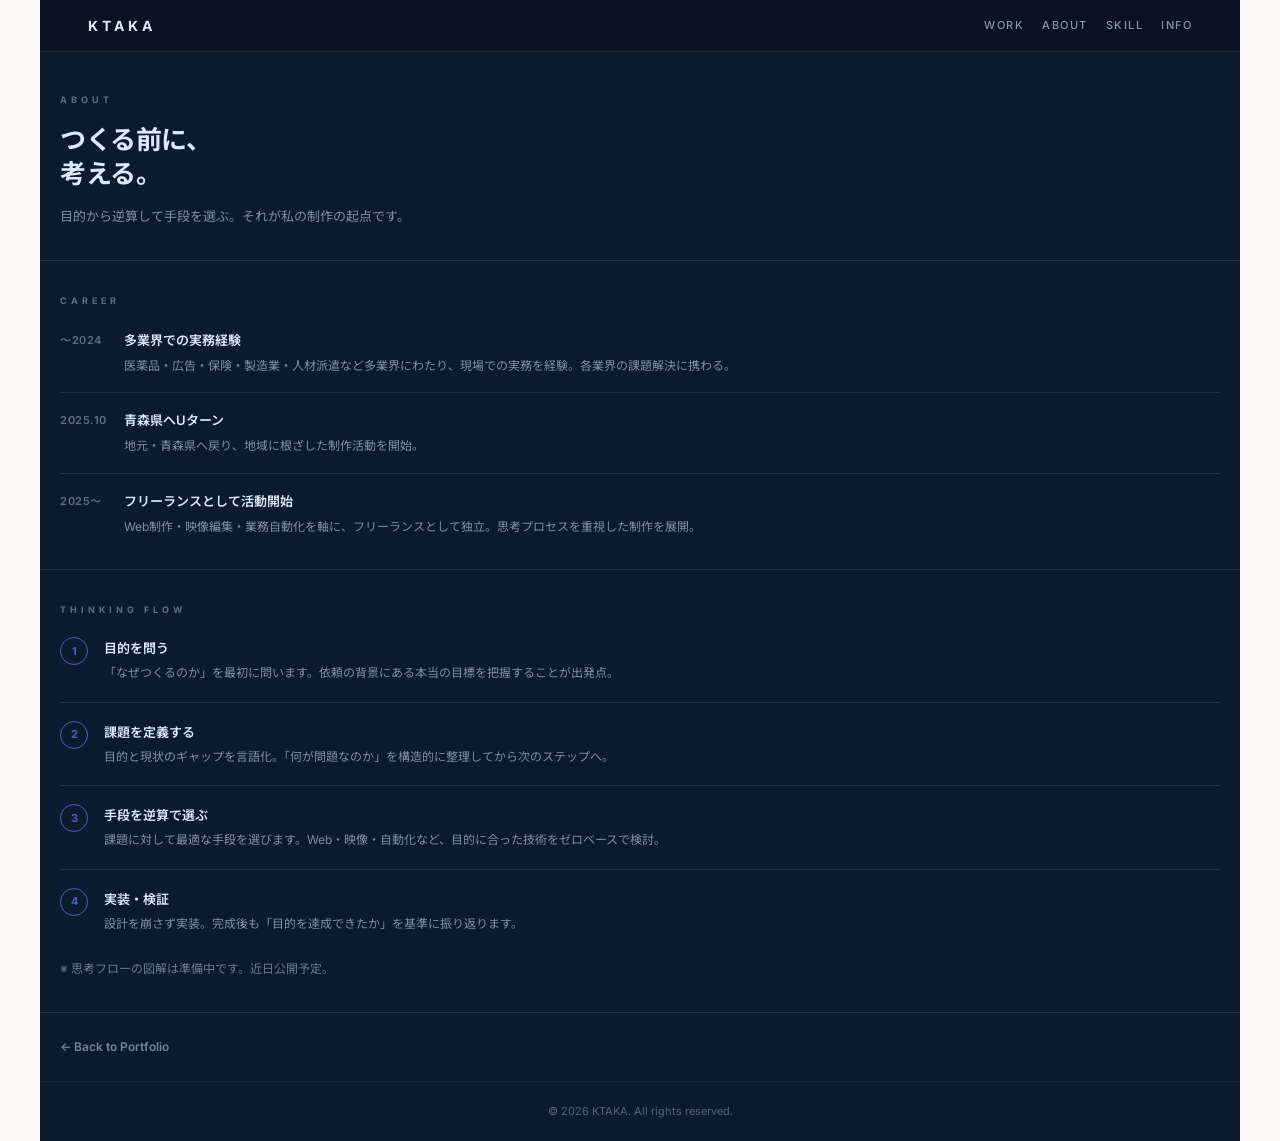
==== about.html @ dd86b289 "add: なぜなに詳細ページ追加・画像追加" ====
<!DOCTYPE html>
<html lang="ja">
<head>
  <meta charset="UTF-8">
  <meta name="viewport" content="width=device-width, initial-scale=1.0">
  <title>About | KTAKA</title>
  <meta name="description" content="KTAKAのプロフィール。多業界での実務経験を持つフリーランス制作者。">
  <link rel="preconnect" href="https://fonts.googleapis.com">
  <link rel="preconnect" href="https://fonts.gstatic.com" crossorigin>
  <link href="https://fonts.googleapis.com/css2?family=Inter:wght@400;500;600;700&family=Noto+Sans+JP:wght@400;500;700&display=swap" rel="stylesheet">
  <link rel="stylesheet" href="css/style.css">
</head>
<body class="page-about">

  <!-- ========== Navigation ========== -->
  <nav class="nav" role="navigation" aria-label="メインナビゲーション">
    <div class="nav-logo"><a href="index.html">KTAKA</a></div>
    <div class="nav-links">
      <a href="index.html#work">Work</a>
      <a href="index.html#about">About</a>
      <a href="index.html#skill">Skill</a>
      <a href="index.html#info">Info</a>
    </div>
  </nav>

  <!-- ========== Hero ========== -->
  <div class="about-hero">
    <p class="about-hero-label">About</p>
    <h1 class="about-hero-title">つくる前に、<br>考える。</h1>
    <p class="about-hero-sub">目的から逆算して手段を選ぶ。それが私の制作の起点です。</p>
  </div>

  <main>

    <!-- ========== 経歴 ========== -->
    <section class="about-section">
      <p class="about-section-label">Career</p>
      <ul class="career-list">

        <li class="career-item">
          <span class="career-year">〜2024</span>
          <div class="career-text">
            <strong>多業界での実務経験</strong>
            <span>医薬品・広告・保険・製造業・人材派遣など多業界にわたり、現場での実務を経験。各業界の課題解決に携わる。</span>
          </div>
        </li>

        <li class="career-item">
          <span class="career-year">2025.10</span>
          <div class="career-text">
            <strong>青森県へUターン</strong>
            <span>地元・青森県へ戻り、地域に根ざした制作活動を開始。</span>
          </div>
        </li>

        <li class="career-item">
          <span class="career-year">2025〜</span>
          <div class="career-text">
            <strong>フリーランスとして活動開始</strong>
            <span>Web制作・映像編集・業務自動化を軸に、フリーランスとして独立。思考プロセスを重視した制作を展開。</span>
          </div>
        </li>

      </ul>
    </section>

    <!-- ========== 思考フロー ========== -->
    <section class="about-section">
      <p class="about-section-label">Thinking Flow</p>

      <div class="flow-diagram">

        <div class="flow-step">
          <div class="flow-num">1</div>
          <div class="flow-body">
            <p class="flow-title">目的を問う</p>
            <p class="flow-desc">「なぜつくるのか」を最初に問います。依頼の背景にある本当の目標を把握することが出発点。</p>
          </div>
        </div>

        <div class="flow-step">
          <div class="flow-num">2</div>
          <div class="flow-body">
            <p class="flow-title">課題を定義する</p>
            <p class="flow-desc">目的と現状のギャップを言語化。「何が問題なのか」を構造的に整理してから次のステップへ。</p>
          </div>
        </div>

        <div class="flow-step">
          <div class="flow-num">3</div>
          <div class="flow-body">
            <p class="flow-title">手段を逆算で選ぶ</p>
            <p class="flow-desc">課題に対して最適な手段を選びます。Web・映像・自動化など、目的に合った技術をゼロベースで検討。</p>
          </div>
        </div>

        <div class="flow-step">
          <div class="flow-num">4</div>
          <div class="flow-body">
            <p class="flow-title">実装・検証</p>
            <p class="flow-desc">設計を崩さず実装。完成後も「目的を達成できたか」を基準に振り返ります。</p>
          </div>
        </div>

      </div>

      <p style="font-size: 12px; opacity: 0.45; line-height: 1.8;">
        ※ 思考フローの図解は準備中です。近日公開予定。
      </p>
    </section>

  </main>

  <a href="index.html" class="about-back-link">← Back to Portfolio</a>

  <footer class="footer" style="border-top: 1px solid var(--border);">
    <p>© 2026 KTAKA. All rights reserved.</p>
  </footer>

</body>
</html>
---- css/style.css ----
/* ==========================================
   CSS Custom Properties
   ========================================== */
:root {
  --bg: #FAF8F4;
  --text: #1A1A1A;
  --accent: #FFE34D;
  --accent-text: #000000;
  --hover: #3D63CC;
  --border: #C8C8C4;
  --nav-h: 52px;
  --label-w: 120px;
  --pad: 20px;
}

/* ==========================================
   Reset & Base
   ========================================== */
*, *::before, *::after {
  box-sizing: border-box;
  margin: 0;
  padding: 0;
}

html {
  scroll-behavior: smooth;
  background: var(--bg);
}

body {
  background: var(--bg);
  color: var(--text);
  font-family: 'Inter', 'Noto Sans JP', sans-serif;
  font-size: 14px;
  line-height: 1.7;
  min-height: 100vh;
  max-width: 1200px;
  margin: 0 auto;
}

a {
  color: inherit;
  text-decoration: none;
}

img {
  max-width: 100%;
  display: block;
}

/* ==========================================
   Navigation
   ========================================== */
.nav {
  position: sticky;
  top: 0;
  z-index: 100;
  background: var(--bg);
  height: var(--nav-h);
  display: flex;
  align-items: center;
  justify-content: space-between;
  padding: 0 var(--pad);
  border-bottom: 1px solid var(--border);
}

.nav-logo {
  font-weight: 700;
  font-size: 14px;
  letter-spacing: 4px;
  text-transform: uppercase;
}

.nav-logo a {
  color: inherit;
}

.nav-links {
  display: flex;
  gap: 18px;
}

.nav-links a {
  font-size: 11px;
  font-weight: 500;
  letter-spacing: 1.5px;
  text-transform: uppercase;
  transition: color 0.2s;
  opacity: 0.6;
}

.nav-links a:hover {
  color: var(--text);
  opacity: 1;
}

/* ==========================================
   First View
   ========================================== */
.fv {
  padding: 72px var(--pad) 64px;
  margin-bottom: 10rem;
  position: relative;
}

.fv-eyebrow {
  font-size: 10px;
  letter-spacing: 0.15em;
  text-transform: uppercase;
  opacity: 0.4;
  margin-bottom: 20px;
}

.fv-headline {
  font-size: clamp(28px, 8vw, 64px);
  font-weight: 700;
  line-height: 1.2;
  letter-spacing: -0.02em;
  margin-bottom: 20px;
}

.fv-sub {
  font-size: 13px;
  line-height: 1.8;
  opacity: 0.65;
  margin-bottom: 32px;
}

.fv-cta {
  display: inline-flex;
  align-items: center;
  gap: 8px;
  font-size: 12px;
  letter-spacing: 0.1em;
  text-transform: uppercase;
  color: var(--text);
  border-bottom: 1px solid var(--text);
  padding-bottom: 3px;
  transition: opacity 0.2s;
}

.fv-cta:hover {
  opacity: 0.5;
}

/* ==========================================
   Section Layout (2-column: label + content)
   ========================================== */
.section {
  overflow: visible;
  scroll-margin-top: var(--nav-h);
  margin-bottom: 10rem;
}

.section:last-of-type {
  margin-bottom: 0;
}

.section-wrapper {
  display: flex;
  align-items: flex-start;
  overflow: visible;
}

.section-label {
  width: var(--label-w);
  flex-shrink: 0;
  position: sticky;
  top: var(--nav-h);
  height: fit-content;
  padding: 32px 0 32px 16px;
  display: flex;
  flex-direction: column;
  align-items: flex-start;
  overflow: visible;
  background: var(--bg);
  z-index: 10;
}

.section-label-en {
  font-size: 32px;
  font-weight: 700;
  letter-spacing: 0.05em;
  text-transform: uppercase;
  color: var(--text);
  display: block;
  position: relative;
  overflow: hidden;
  padding: 2px 4px;
  white-space: nowrap;
}

.section-label-en::before {
  content: '';
  position: absolute;
  top: 0; left: 0;
  width: 0; height: 100%;
  background: var(--accent);
  transition: width 0.3s ease;
  z-index: -1;
}

.section-label:hover .section-label-en::before,
.section-label.active .section-label-en::before {
  width: 100%;
}

.section-label-ja {
  display: none;
}

.section-content {
  flex: 1;
  padding: 32px var(--pad);
  min-width: 0;
  overflow: visible;
}

/* ==========================================
   Tag Filter
   ========================================== */
.tag-filter {
  display: flex;
  flex-wrap: wrap;
  gap: 6px;
  margin-bottom: 28px;
}

.tag-btn {
  padding: 5px 11px;
  border: 1px solid var(--border);
  background: transparent;
  color: var(--text);
  font-size: 11px;
  font-family: inherit;
  cursor: pointer;
  border-radius: 2px;
  transition: all 0.15s;
  letter-spacing: 0.3px;
}

.tag-btn.active,
.tag-btn:hover {
  background: var(--accent);
  color: var(--accent-text);
  border-color: var(--accent);
}

/* ==========================================
   Work Category
   ========================================== */
.work-category {
  margin-bottom: 36px;
}

.work-category:last-child {
  margin-bottom: 0;
}

.category-label {
  display: flex;
  align-items: center;
  gap: 10px;
  margin-bottom: 14px;
  font-size: 9px;
  font-weight: 700;
  letter-spacing: 2px;
  text-transform: uppercase;
  opacity: 0.5;
}

.category-label::after {
  content: '';
  flex: 1;
  height: 1px;
  background: var(--border);
}

/* ==========================================
   Work Card
   ========================================== */
.work-card {
  border: 1px solid var(--border);
  margin-bottom: 0;  /* 14px → 0 */
  background: #fff;
  transition: border-color 0.2s;
  position: relative;
  overflow: hidden;
  display: flex;
  flex-direction: column;
  height: 100%;  /* 追加 */
}

.work-card:last-child {
  margin-bottom: 0;
}

.work-card:hover {
  border-color: var(--hover);
}

.work-card.hidden {
  display: none;
}

/* Thumbnail placeholder (X pattern) */
.card-thumbnail {
  width: 100%;
  height: 200px;  /* 固定高さ */
  background: #ECEAE4;
  position: relative;
  overflow: hidden;
  flex-shrink: 0;
}

.card-thumbnail img {
  position: absolute;
  top: 0;
  left: 0;
  width: 100%;
  height: 100%;
  object-fit: cover;
  object-position: center top;
  display: block;
}

.card-thumbnail.placeholder::before,
.card-thumbnail.placeholder::after {
  content: '';
  position: absolute;
  inset: 0;
}

.card-thumbnail.placeholder::before {
  background: linear-gradient(
    to bottom right,
    transparent calc(50% - 0.5px),
    var(--border) calc(50% - 0.5px),
    var(--border) calc(50% + 0.5px),
    transparent calc(50% + 0.5px)
  );
}

.card-thumbnail.placeholder::after {
  background: linear-gradient(
    to bottom left,
    transparent calc(50% - 0.5px),
    var(--border) calc(50% - 0.5px),
    var(--border) calc(50% + 0.5px),
    transparent calc(50% + 0.5px)
  );
}

/* Card Body */
.card-body {
  padding: 14px 16px 16px;
  display: flex;
  flex-direction: column;
}

.card-title-row {
  display: flex;
  align-items: flex-start;
  justify-content: space-between;
  gap: 8px;
  margin-bottom: 10px;
}

.card-title {
  font-size: 13px;
  font-weight: 600;
  line-height: 1.4;
  flex: 1;
}

.card-ext-link {
  font-size: 15px;
  opacity: 0.4;
  flex-shrink: 0;
  margin-top: 1px;
  transition: all 0.2s;
}

.card-ext-link:hover {
  color: var(--hover);
  opacity: 1;
}

.card-challenge {
  font-size: 12px;
  border-left: 2px solid var(--accent);
  padding-left: 10px;
  margin-bottom: 10px;
  line-height: 1.6;
  font-style: italic;
  display: -webkit-box;
  -webkit-line-clamp: 2;
  -webkit-box-orient: vertical;
  overflow: hidden;
}

.card-desc {
  font-size: 12px;
  opacity: 0.65;
  margin-bottom: 12px;
  line-height: 1.7;
  display: -webkit-box;
  -webkit-line-clamp: 2;
  -webkit-box-orient: vertical;
  overflow: hidden;
  flex: 1;
}

.card-tags {
  display: flex;
  flex-wrap: wrap;
  gap: 5px;
}

.tag-chip {
  font-size: 10px;
  padding: 3px 8px;
  border: 1px solid var(--border);
  border-radius: 2px;
  cursor: pointer;
  transition: all 0.15s;
  background: transparent;
  font-family: inherit;
}

.tag-chip:hover {
  background: var(--accent);
  border-color: var(--accent);
  color: var(--accent-text);
}

@media (max-width: 768px) {
  .work-card-overlay {
    display: none;
  }
}

/* Coming Soon card */
.work-card.coming-soon {
  background: transparent;
  border-style: dashed;
}

.work-card.coming-soon .card-body {
  padding: 30px 16px;
  display: flex;
  justify-content: center;
  align-items: center;
}

.coming-soon-text {
  font-size: 11px;
  letter-spacing: 4px;
  text-transform: uppercase;
  opacity: 0.3;
}

/* ==========================================
   About Section (index page)
   ========================================== */
.about-catch {
  font-size: 30px;
  font-weight: 700;
  line-height: 1.3;
  margin-bottom: 16px;
  letter-spacing: -0.5px;
}

.about-sub {
  font-size: 13px;
  line-height: 1.9;
  opacity: 0.65;
  margin-bottom: 24px;
}

.more-link {
  display: inline-flex;
  align-items: center;
  gap: 6px;
  font-size: 12px;
  font-weight: 600;
  letter-spacing: 0.5px;
  border-bottom: 1px solid currentColor;
  padding-bottom: 2px;
  transition: color 0.2s;
}

.more-link:hover {
  color: var(--hover);
}

/* ==========================================
   Skill Section
   ========================================== */
.skill-grid {
  display: flex;
  flex-direction: column;
  gap: 16px;
}

.skill-box {
  border: 1px solid var(--border);
  padding: 14px 16px;
}

.skill-name {
  font-size: 13px;
  font-weight: 700;
  margin-bottom: 12px;
  padding-bottom: 10px;
  border-bottom: 1px solid var(--border);
}

.skill-cols {
  display: grid;
  grid-template-columns: 1fr 1fr;
  gap: 12px;
}

.skill-col-label {
  display: block;
  font-size: 9px;
  font-weight: 700;
  letter-spacing: 2px;
  text-transform: uppercase;
  opacity: 0.45;
  margin-bottom: 5px;
}

.skill-col-val {
  font-size: 11px;
  line-height: 1.6;
}

/* ==========================================
   Info Section
   ========================================== */
.info-list {
  margin-bottom: 24px;
}

.info-row {
  display: flex;
  gap: 16px;
  padding: 13px 0;
  border-bottom: 1px solid var(--border);
  align-items: baseline;
}

.info-row:first-child {
  border-top: 1px solid var(--border);
}

.info-dt {
  font-size: 9px;
  font-weight: 700;
  letter-spacing: 2px;
  text-transform: uppercase;
  opacity: 0.45;
  min-width: 68px;
  flex-shrink: 0;
}

.info-dd {
  font-size: 13px;
  line-height: 1.6;
}

.cta-btn {
  display: block;
  width: 100%;
  padding: 15px 16px;
  background: transparent;
  color: var(--text);
  text-align: center;
  font-size: 13px;
  font-weight: 700;
  letter-spacing: 0.3px;
  border: 1px solid var(--text);
  cursor: pointer;
  font-family: inherit;
  position: relative;
  overflow: hidden;
  z-index: 1;
  transition: color 0.3s;
}

.cta-btn::before {
  content: '';
  position: absolute;
  top: 0; left: 0;
  width: 0; height: 100%;
  background: var(--accent);
  transition: width 0.3s ease;
  z-index: -1;
}

.cta-btn:hover::before {
  width: 100%;
}

/* ==========================================
   Footer
   ========================================== */
.footer {
  padding: 20px;
  text-align: center;
  font-size: 11px;
  opacity: 0.35;
}

/* ==========================================
   About Page (blue / serious theme)
   ========================================== */
.page-about {
  --bg: #0C1A2E;
  --text: #DDE8FF;
  --accent: #3D63CC;
  --accent-text: #ffffff;
  --hover: #7FA4FF;
  --border: rgba(255, 255, 255, 0.1);
  background: var(--bg);
  color: var(--text);
}

.page-about .nav {
  background: #081222;
  border-bottom-color: var(--border);
}

.page-about .tag-chip,
.page-about .skill-box,
.page-about .work-card {
  background: rgba(255, 255, 255, 0.04);
}

/* About page hero */
.about-hero {
  padding: 40px var(--pad) 32px;
  border-bottom: 1px solid var(--border);
}

.about-hero-label {
  font-size: 9px;
  font-weight: 700;
  letter-spacing: 4px;
  text-transform: uppercase;
  opacity: 0.4;
  margin-bottom: 16px;
}

.about-hero-title {
  font-size: 26px;
  font-weight: 700;
  line-height: 1.3;
  margin-bottom: 14px;
  letter-spacing: -0.5px;
}

.about-hero-sub {
  font-size: 13px;
  opacity: 0.55;
  line-height: 1.8;
}

/* About page sections */
.about-section {
  padding: 32px var(--pad);
  border-bottom: 1px solid var(--border);
}

.about-section-label {
  font-size: 9px;
  font-weight: 700;
  letter-spacing: 4px;
  text-transform: uppercase;
  opacity: 0.4;
  margin-bottom: 20px;
}

/* Career timeline */
.career-list {
  list-style: none;
  display: flex;
  flex-direction: column;
  gap: 0;
}

.career-item {
  display: flex;
  gap: 16px;
  padding: 16px 0;
  border-bottom: 1px solid var(--border);
}

.career-item:first-child {
  padding-top: 0;
}

.career-item:last-child {
  border-bottom: none;
  padding-bottom: 0;
}

.career-year {
  font-size: 11px;
  font-weight: 600;
  opacity: 0.4;
  min-width: 48px;
  flex-shrink: 0;
  padding-top: 2px;
  letter-spacing: 0.5px;
}

.career-text {
  font-size: 13px;
  line-height: 1.7;
}

.career-text strong {
  display: block;
  font-size: 13px;
  font-weight: 600;
  margin-bottom: 3px;
}

.career-text span {
  font-size: 12px;
  opacity: 0.55;
}

/* Thought flow diagram */
.flow-diagram {
  display: flex;
  flex-direction: column;
  gap: 0;
  margin-bottom: 24px;
}

.flow-step {
  display: flex;
  align-items: flex-start;
  gap: 16px;
  padding: 18px 0;
  border-bottom: 1px solid var(--border);
}

.flow-step:first-child {
  padding-top: 0;
}

.flow-step:last-child {
  border-bottom: none;
  padding-bottom: 0;
}

.flow-num {
  width: 28px;
  height: 28px;
  border: 1px solid var(--accent);
  border-radius: 50%;
  display: flex;
  align-items: center;
  justify-content: center;
  font-size: 11px;
  font-weight: 700;
  color: var(--accent);
  flex-shrink: 0;
}

.flow-body {
  flex: 1;
}

.flow-title {
  font-size: 13px;
  font-weight: 600;
  margin-bottom: 4px;
}

.flow-desc {
  font-size: 12px;
  opacity: 0.55;
  line-height: 1.7;
}

.flow-arrow {
  text-align: center;
  opacity: 0.2;
  font-size: 14px;
  margin: 2px 0;
}

.about-back-link {
  display: inline-flex;
  align-items: center;
  gap: 6px;
  font-size: 12px;
  font-weight: 600;
  opacity: 0.5;
  transition: opacity 0.2s;
  padding: 24px var(--pad);
  display: flex;
}

.about-back-link:hover {
  opacity: 1;
  color: var(--hover);
}

/* ==========================================
   Work Detail Page
   ========================================== */
.work-detail-hero {
  width: 100%;
  aspect-ratio: 16 / 9;
  background: #ECEAE4;
  position: relative;
  overflow: hidden;
}

.work-detail-hero.placeholder::before,
.work-detail-hero.placeholder::after {
  content: '';
  position: absolute;
  inset: 0;
}

.work-detail-hero.placeholder::before {
  background: linear-gradient(
    to bottom right,
    transparent calc(50% - 0.5px),
    var(--border) calc(50% - 0.5px),
    var(--border) calc(50% + 0.5px),
    transparent calc(50% + 0.5px)
  );
}

.work-detail-hero.placeholder::after {
  background: linear-gradient(
    to bottom left,
    transparent calc(50% - 0.5px),
    var(--border) calc(50% - 0.5px),
    var(--border) calc(50% + 0.5px),
    transparent calc(50% + 0.5px)
  );
}

.work-detail-hero img {
  width: 100%;
  height: 100%;
  object-fit: cover;
}

.work-detail-body {
  padding: 28px var(--pad);
}

.work-detail-tags {
  display: flex;
  flex-wrap: wrap;
  gap: 5px;
  margin-bottom: 14px;
}

.work-detail-title {
  font-size: 20px;
  font-weight: 700;
  line-height: 1.3;
  margin-bottom: 28px;
}

.work-detail-section {
  margin-bottom: 28px;
}

.work-detail-label {
  font-size: 9px;
  font-weight: 700;
  letter-spacing: 3px;
  text-transform: uppercase;
  opacity: 0.4;
  margin-bottom: 10px;
}

.work-detail-text {
  font-size: 13px;
  line-height: 1.85;
  opacity: 0.85;
}

.work-detail-divider {
  height: 1px;
  background: var(--border);
  margin: 28px 0;
}

.work-tool-list {
  display: flex;
  flex-wrap: wrap;
  gap: 6px;
}

.work-tool-chip {
  font-size: 11px;
  padding: 4px 10px;
  border: 1px solid var(--border);
  border-radius: 2px;
}

.work-cta-link {
  display: inline-flex;
  align-items: center;
  gap: 8px;
  font-size: 13px;
  font-weight: 600;
  padding: 13px 20px;
  background: var(--accent);
  color: var(--accent-text);
  border-radius: 2px;
  transition: all 0.2s;
  margin-top: 4px;
}

.work-cta-link:hover {
  background: var(--hover);
  color: #fff;
}

.work-back-link {
  display: inline-flex;
  align-items: center;
  gap: 6px;
  font-size: 12px;
  font-weight: 600;
  padding: var(--pad);
  opacity: 0.45;
  border-bottom: 1px solid var(--border);
  width: 100%;
  transition: opacity 0.2s;
}

.work-back-link:hover {
  opacity: 1;
  color: var(--hover);
}

/* ==========================================
   About Name (index page v2)
   ========================================== */
.about-name {
  font-size: 13px;
  font-weight: 700;
  letter-spacing: 0.15em;
  text-transform: uppercase;
  margin-bottom: 12px;
}

/* ==========================================
   Skill Summary
   ========================================== */
.skill-summary {
  font-size: 12px;
  line-height: 1.6;
  opacity: 0.75;
  margin-bottom: 14px;
}

/* ==========================================
   Info Links (v2)
   ========================================== */
.info-links {
  list-style: none;
  margin-bottom: 32px;
}

.info-link-row {
  display: flex;
  justify-content: space-between;
  align-items: center;
  padding: 16px 0;
  border-bottom: 1px solid var(--border);
  font-size: 14px;
  font-weight: 600;
  transition: color 0.2s;
}

.info-links li:first-child .info-link-row {
  border-top: 1px solid var(--border);
}

.info-link-row:hover {
  color: var(--hover);
}

.info-link-arrow {
  font-size: 16px;
  opacity: 0.4;
}

/* ==========================================
   Work Cards Grid Wrapper
   ========================================== */
.work-cards {
  display: flex;
  flex-direction: column;
  gap: 16px;
}

/* ==========================================
   And More Link
   ========================================== */
.and-more-link {
  display: inline-flex;
  align-items: center;
  font-size: 12px;
  letter-spacing: 0.05em;
  opacity: 0.5;
  margin-top: 12px;
  transition: opacity 0.2s, color 0.2s;
}

.and-more-link:hover {
  opacity: 1;
  color: var(--hover);
}

/* ==========================================
   RO Detail Page
   ========================================== */

/* Hero */
.ro-hero {
  width: 100%;
  height: 420px;
  position: relative;
  overflow: hidden;
}

.ro-hero img {
  width: 100%;
  height: 100%;
  object-fit: cover;
  object-position: center;
}

.ro-hero-overlay {
  position: absolute;
  inset: 0;
  background: rgba(0, 0, 0, 0.35);
}

/* Overview */
.ro-overview {
  padding: 48px var(--pad);
  border-bottom: 1px solid var(--border);
}

.ro-overview-grid {
  display: grid;
  grid-template-columns: 1fr 240px;
  gap: 40px;
  align-items: start;
}

.ro-eyebrow {
  font-size: 9px;
  font-weight: 700;
  letter-spacing: 3px;
  text-transform: uppercase;
  opacity: 0.4;
  margin-bottom: 12px;
}

.ro-title {
  font-size: 22px;
  font-weight: 700;
  line-height: 1.3;
  letter-spacing: -0.3px;
  margin-bottom: 16px;
}

.ro-desc {
  font-size: 13px;
  line-height: 1.9;
  opacity: 0.7;
}

.ro-meta-table {
  border: 1px solid var(--border);
}

.ro-meta-row {
  display: flex;
  justify-content: space-between;
  align-items: baseline;
  gap: 12px;
  padding: 10px 14px;
  border-bottom: 1px solid var(--border);
}

.ro-meta-row:last-child {
  border-bottom: none;
}

.ro-meta-key {
  font-size: 9px;
  font-weight: 700;
  letter-spacing: 1.5px;
  text-transform: uppercase;
  opacity: 0.45;
  flex-shrink: 0;
}

.ro-meta-val {
  font-size: 12px;
  text-align: right;
}

.ro-meta-val a {
  color: var(--hover);
  transition: opacity 0.2s;
}

.ro-meta-val a:hover {
  opacity: 0.7;
}

/* Thinking */
.ro-thinking {
  padding: 48px var(--pad);
  border-bottom: 1px solid var(--border);
}

.ro-section-label {
  font-size: 9px;
  font-weight: 700;
  letter-spacing: 3px;
  text-transform: uppercase;
  opacity: 0.4;
  margin-bottom: 20px;
}

.ro-block {
  border: 1px solid var(--border);
  padding: 20px;
  margin-bottom: 10px;
  background: #fff;
}

.ro-block:last-child {
  margin-bottom: 0;
}

.ro-block-label {
  font-size: 9px;
  font-weight: 700;
  letter-spacing: 2px;
  text-transform: uppercase;
  opacity: 0.4;
  padding-bottom: 12px;
  margin-bottom: 14px;
  border-bottom: 1px solid var(--border);
}

.ro-block-text {
  font-size: 13px;
  line-height: 1.9;
  opacity: 0.8;
}

/* Visuals */
.ro-visuals {
  padding: 48px var(--pad);
  border-bottom: 1px solid var(--border);
}

.ro-visuals-single {
  margin-bottom: 16px;
}

.ro-visuals-single .ro-visuals-img {
  aspect-ratio: unset;
  max-height: 300px;
  width: 100%;
  object-fit: cover;
  object-position: top;
  display: block;
}

.ro-visuals-img {
  width: 100%;
  display: block;
  border: 1px solid var(--border);
}

.ro-visuals-caption {
  font-size: 10px;
  opacity: 0.4;
  text-align: center;
  margin-top: 6px;
  margin-bottom: 16px;
}

.ro-visuals-grid-2 {
  display: grid;
  grid-template-columns: 1fr 1fr;
  gap: 12px;
  margin-bottom: 16px;
}

.ro-visuals-grid-2 .ro-visuals-img {
  aspect-ratio: 16 / 9;
  object-fit: cover;
  object-position: top;
}

.ro-visuals-grid-3 {
  display: grid;
  grid-template-columns: 1fr 1fr 1fr;
  gap: 12px;
}

.ro-visuals-sp-img {
  width: 100%;
  aspect-ratio: 9 / 16;
  object-fit: cover;
  object-position: top;
  display: block;
  border: 1px solid var(--border);
}

.ro-visuals-sp-wrap {
  display: inline-block;
  width: 120px;
}

.ro-visuals-sp-wrap .ro-visuals-caption {
  text-align: center;
  width: 100%;
}

/* Tools */
.ro-tools {
  padding: 48px var(--pad);
  border-bottom: 1px solid var(--border);
}

.ro-chip-row {
  display: flex;
  flex-wrap: wrap;
  gap: 8px;
  margin-top: 12px;
}

/* CTA */
.ro-cta {
  padding: 48px var(--pad);
  display: flex;
  align-items: center;
  gap: 24px;
  flex-wrap: wrap;
}

.ro-back-btn {
  font-size: 12px;
  font-weight: 600;
  opacity: 0.45;
  transition: opacity 0.2s;
}

.ro-back-btn:hover {
  opacity: 1;
}

/* ==========================================
   Responsive: Mobile (≤768px)
   ========================================== */
@media (max-width: 768px) {
  .section-wrapper {
    flex-direction: column;
  }

  .section-label {
    width: 100%;
    padding: 20px 20px 12px;
    border-bottom: 1px solid var(--border);
    position: static;
  }

  .skill-cols {
    grid-template-columns: 1fr;
  }

  .footer {
    flex-direction: column;
    gap: 8px;
    text-align: center;
  }

  .ro-hero {
    height: 240px;
  }

  .ro-overview {
    padding: 28px var(--pad);
  }

  .ro-overview-grid {
    grid-template-columns: 1fr;
    gap: 24px;
  }

  .ro-thinking,
  .ro-visuals,
  .ro-tools,
  .ro-cta {
    padding: 28px var(--pad);
  }

  .ro-visuals-grid-2 {
    grid-template-columns: 1fr;
  }

  .ro-visuals-grid-3 {
    grid-template-columns: 1fr 1fr;
  }

  .ro-cta {
    flex-direction: column;
    align-items: flex-start;
    gap: 16px;
  }
}

/* ==========================================
   Responsive: Desktop (≥769px)
   ========================================== */
@media (min-width: 769px) {
  .nav {
    padding: 0 48px;
  }

  .fv {
    padding: 120px 48px 100px;
  }

  .section-label {
    width: 180px;
    padding: 48px 0 48px 40px;
  }

  .section-content {
    padding: 48px 40px;
  }

  .work-cards {
    display: grid;
    grid-template-columns: 1fr 1fr;
    gap: 20px;
  }

  .work-card.coming-soon {
    grid-column: 1 / -1;
  }
}

/* ==========================================
   Lightbox
   ========================================== */
.ro-lightbox-trigger {
  cursor: zoom-in;
}

.ro-lightbox {
  display: none;
  position: fixed;
  inset: 0;
  z-index: 999;
  align-items: center;
  justify-content: center;
}

.ro-lightbox.active {
  display: flex;
}

.ro-lightbox-backdrop {
  position: absolute;
  inset: 0;
  background: rgba(0, 0, 0, 0.88);
}

.ro-lightbox-inner {
  position: relative;
  z-index: 1;
  max-height: 90vh;
  display: flex;
  align-items: center;
}

.ro-lightbox-inner img {
  max-height: 90vh;
  max-width: 90vw;
  width: auto;
  display: block;
  object-fit: contain;
}

.ro-lightbox-close {
  position: absolute;
  top: -36px;
  right: 0;
  background: none;
  border: none;
  color: #fff;
  font-size: 20px;
  cursor: pointer;
  opacity: 0.7;
  transition: opacity 0.2s;
  font-family: inherit;
}

.ro-lightbox-close:hover {
  opacity: 1;
}
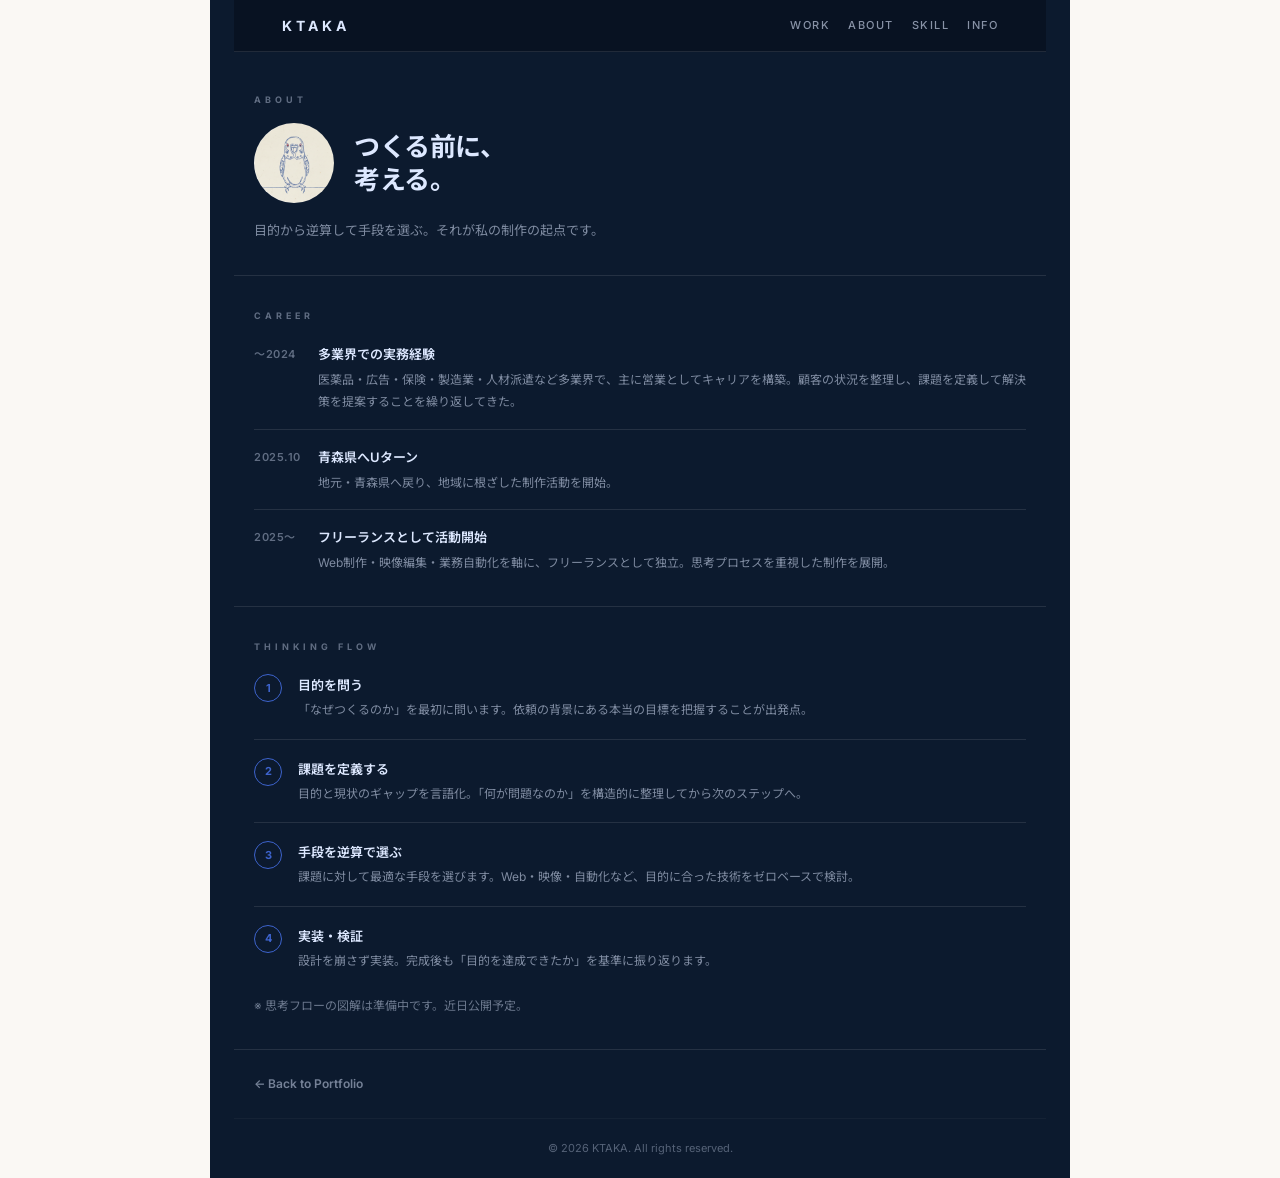
==== commit 65918398: "add ocr page, update fv bird, button style, footer" ====
--- a/about.html
+++ b/about.html
@@ -9,6 +9,30 @@
   <link rel="preconnect" href="https://fonts.gstatic.com" crossorigin>
   <link href="https://fonts.googleapis.com/css2?family=Inter:wght@400;500;600;700&family=Noto+Sans+JP:wght@400;500;700&display=swap" rel="stylesheet">
   <link rel="stylesheet" href="css/style.css">
+  <style>
+    .page-about {
+      max-width: 860px;
+      margin: 0 auto;
+      padding: 0 24px;
+    }
+    .about-hero-title-row {
+      display: flex;
+      align-items: center;
+      gap: 20px;
+      margin-bottom: 16px;
+    }
+    .about-hero-icon {
+      width: 80px;
+      height: 80px;
+      border-radius: 50%;
+      object-fit: cover;
+      object-position: center 30%;
+      flex-shrink: 0;
+    }
+    .about-hero-title-row .about-hero-title {
+      margin-bottom: 0;
+    }
+  </style>
 </head>
 <body class="page-about">
 
@@ -26,7 +50,14 @@
   <!-- ========== Hero ========== -->
   <div class="about-hero">
     <p class="about-hero-label">About</p>
-    <h1 class="about-hero-title">つくる前に、<br>考える。</h1>
+    <div class="about-hero-title-row">
+      <img
+        src="image/和紙SNSアイコン.png"
+        alt="KTAKAアイコン"
+        class="about-hero-icon"
+      >
+      <h1 class="about-hero-title">つくる前に、<br>考える。</h1>
+    </div>
     <p class="about-hero-sub">目的から逆算して手段を選ぶ。それが私の制作の起点です。</p>
   </div>
 
@@ -41,7 +72,7 @@
           <span class="career-year">〜2024</span>
           <div class="career-text">
             <strong>多業界での実務経験</strong>
-            <span>医薬品・広告・保険・製造業・人材派遣など多業界にわたり、現場での実務を経験。各業界の課題解決に携わる。</span>
+            <span>医薬品・広告・保険・製造業・人材派遣など多業界で、主に営業としてキャリアを構築。顧客の状況を整理し、課題を定義して解決策を提案することを繰り返してきた。</span>
           </div>
         </li>
 
--- a/css/style.css
+++ b/css/style.css
@@ -98,8 +98,7 @@
    First View
    ========================================== */
 .fv {
-  padding: 72px var(--pad) 64px;
-  margin-bottom: 10rem;
+  padding: 72px var(--pad) 120px;
   position: relative;
 }
 
@@ -130,17 +129,28 @@
   display: inline-flex;
   align-items: center;
   gap: 8px;
-  font-size: 12px;
-  letter-spacing: 0.1em;
-  text-transform: uppercase;
-  color: var(--text);
-  border-bottom: 1px solid var(--text);
-  padding-bottom: 3px;
+  font-size: 14px;
+  font-weight: 700;
+  letter-spacing: 0.08em;
+  text-transform: uppercase;
+  color: var(--accent-text);
+  background: var(--accent);
+  border: none;
+  padding: 14px 32px;
+  border-radius: 4px;
   transition: opacity 0.2s;
+  cursor: pointer;
 }
 
 .fv-cta:hover {
-  opacity: 0.5;
+  opacity: 0.8;
+}
+
+.fv-eyebrow,
+.fv-headline,
+.fv-sub,
+.fv-cta {
+  opacity: 0;
 }
 
 /* ==========================================
@@ -306,11 +316,12 @@
 /* Thumbnail placeholder (X pattern) */
 .card-thumbnail {
   width: 100%;
-  height: 200px;  /* 固定高さ */
+  height: 200px;
   background: #ECEAE4;
   position: relative;
   overflow: hidden;
   flex-shrink: 0;
+  border-bottom: 1px solid var(--border); 
 }
 
 .card-thumbnail img {
@@ -1031,6 +1042,47 @@
 }
 
 /* ==========================================
+   FV Bird Background
+   ========================================== */
+.fv-bird-bg {
+  display: block;
+  width: 100%;
+  mix-blend-mode: multiply;
+  opacity: 0.55;
+  margin-top: -6rem;
+  pointer-events: none;
+  margin-bottom: 40px;
+}
+
+.fv-eyebrow,
+.fv-headline,
+.fv-sub,
+.fv-cta {
+  opacity: 0;
+}/* ==========================================
+   About Icon (index page)
+   ========================================== */
+.about-name-row {
+  display: flex;
+  align-items: center;
+  gap: 16px;
+  margin-bottom: 12px;
+}
+
+.about-name-row .about-name {
+  margin-bottom: 0;
+}
+
+.about-icon {
+  width: 64px;
+  height: 64px;
+  border-radius: 50%;
+  object-fit: cover;
+  object-position: center 30%;
+  flex-shrink: 0;
+}
+
+/* ==========================================
    RO Detail Page
    ========================================== */
 
@@ -1347,7 +1399,7 @@
   }
 
   .fv {
-    padding: 120px 48px 100px;
+    padding: 60px 48px 90px;
   }
 
   .section-label {
